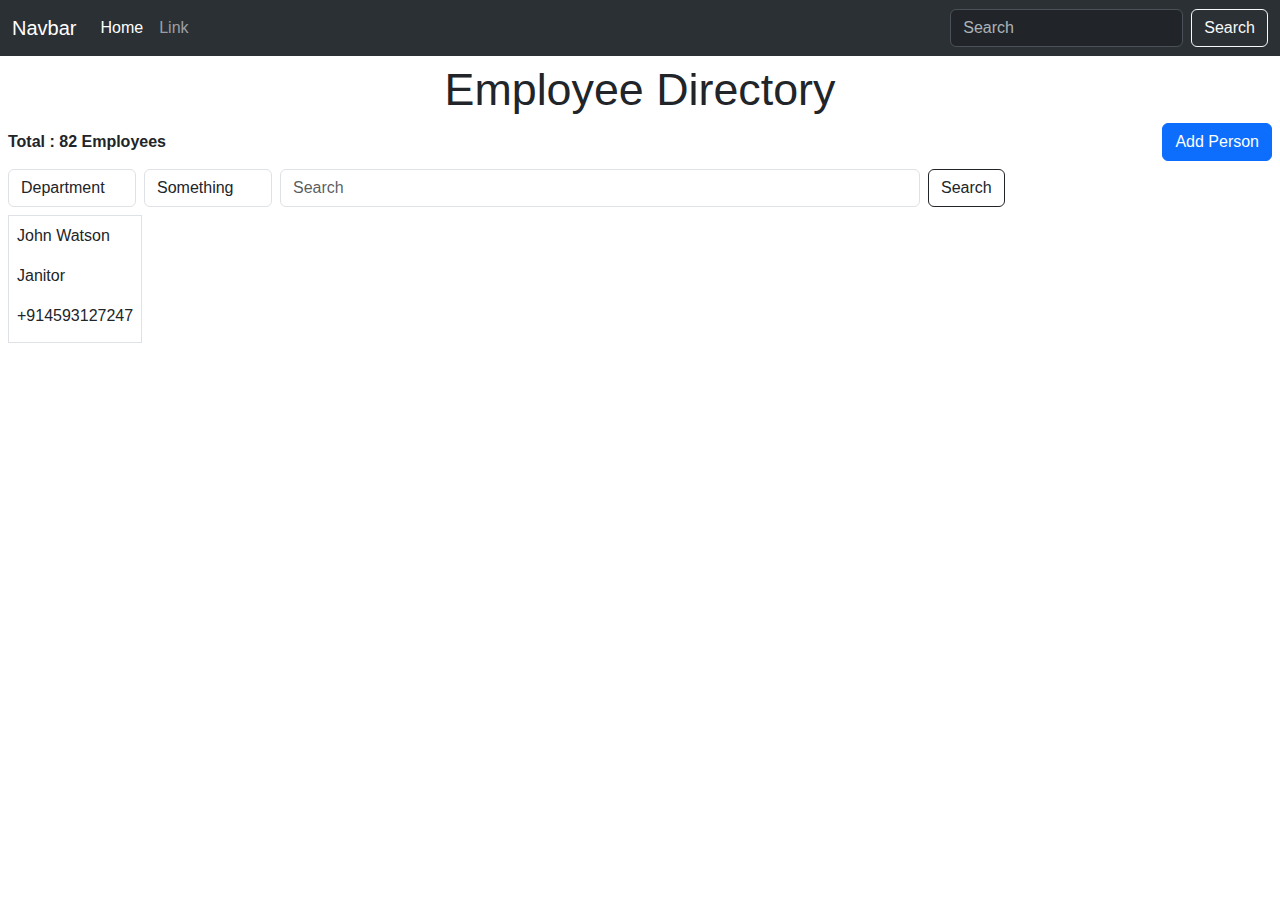
==== index.html @ 21824d2c "Intital Commit" ====
<!DOCTYPE html>
<html lang="en">
<head>
    <meta charset="UTF-8">
    <meta name="viewport" content="width=device-width, initial-scale=1.0">
    <title>Employee Directory</title>

    <link href="https://cdn.jsdelivr.net/npm/bootstrap@5.3.3/dist/css/bootstrap.min.css" rel="stylesheet" integrity="sha384-QWTKZyjpPEjISv5WaRU9OFeRpok6YctnYmDr5pNlyT2bRjXh0JMhjY6hW+ALEwIH" crossorigin="anonymous">
    <link rel="stylesheet" href="/styles/navbar.css">
    <link rel="stylesheet" href="/styles/general.css">
    <link rel="stylesheet" href="/styles/directory.css">
    <title>Document</title>
</head>
<body>
    <div class = "page">
        <nav class="navbar navbar-expand-lg bg-body-tertiary" data-bs-theme="dark">
            <div class="container-fluid">
              <a class="navbar-brand" href="#">Navbar</a>
              <button class="navbar-toggler" type="button" data-bs-toggle="collapse" data-bs-target="#navbarSupportedContent" aria-controls="navbarSupportedContent" aria-expanded="false" aria-label="Toggle navigation">
                <span class="navbar-toggler-icon"></span>
              </button>
              <div class="collapse navbar-collapse" id="navbarSupportedContent">
                <ul class="navbar-nav me-auto mb-2 mb-lg-0">
                  <li class="nav-item">
                    <a class="nav-link active" aria-current="page" href="#">Home</a>
                  </li>
                  <li class="nav-item">
                    <a class="nav-link" href="#">Link</a>
                  </li>
                </ul>
                <form class="d-flex" role="search">
                  <input class="form-control me-2" type="search" placeholder="Search" aria-label="Search">
                  <button class="btn btn-outline-light" type="submit">Search</button>
                </form>
              </div>
            </div>
          </nav>

        <div class = "directory">
            <div class="title-container">
                <p class = "title m-0">Employee Directory</p>
            </div>
            <div class = "data px-2">
                <div class = "add">
                  <p class = "m-0 fw-bold">Total : 82 Employees</p>
                  <button class = "btn btn-primary add-person">Add Person</button>
                </div>
                <div class = "mt-2">
                    <form class="d-flex" role="search">
                        <select class="form-control me-2 filter" aria-label="Default select example">
                            <option selected>Department</option>
                            <option value="1">One</option>
                            <option value="2">Two</option>
                            <option value="3">Three</option>
                          </select>
                          <select class="form-control me-2 filter" aria-label="Default select example">
                            <option selected>Something</option>
                            <option value="1">One</option>
                            <option value="2">Two</option>
                            <option value="3">Three</option>
                          </select>
                        <input class="form-control me-2 search-bar" type="search" placeholder="Search" aria-label="Search">
                        <button class="btn btn-outline-dark" type="submit">Search</button>
                    </form>
                </div>
                
                <div class="details-grid mt-2">
                  <div class="employee-container border p-2">
                    <img src="https://picsum.photos/100/100" alt="">
                    <div>
                      <p>John Watson</p>
                      <p>Janitor</p>
                      <p>+914593127247</p>
                    </div>
                  </div>
                </div>
            </div>
            
        </div>

    </div>

    <script src="https://cdn.jsdelivr.net/npm/bootstrap@5.3.3/dist/js/bootstrap.bundle.min.js" integrity="sha384-YvpcrYf0tY3lHB60NNkmXc5s9fDVZLESaAA55NDzOxhy9GkcIdslK1eN7N6jIeHz" crossorigin="anonymous"></script>
</body>
</html>
---- styles/navbar.css ----
.nav-bar{
    background-color: cadetblue;
    height: 4rem;
    width: 100%;
    position: fixed;
    top: 0;
}
---- styles/general.css ----
body{
    margin: 0;
    font-family: sans-serif;
}
---- styles/directory.css ----
.directory{
    bkackground-color: gray;
}

.data{
    max-width: 1500px;
}

.title-container{
    display: flex;
    justify-content: center;
}

.add{
    display: flex;
    flex-direction: row;
    justify-content: space-between;
    align-items: center;
}

.add-person{
    max-height: 2.4rem;
}

.title{
    baclkground-color: aqua;
    font-size: 2.8em;
}

.search-bar{
    width: 100%;
    max-width: 40rem;
}

.filter{
    max-width: 8rem;
}

.employee-container{
    display: inline-flex;
    height: 8rem;
}
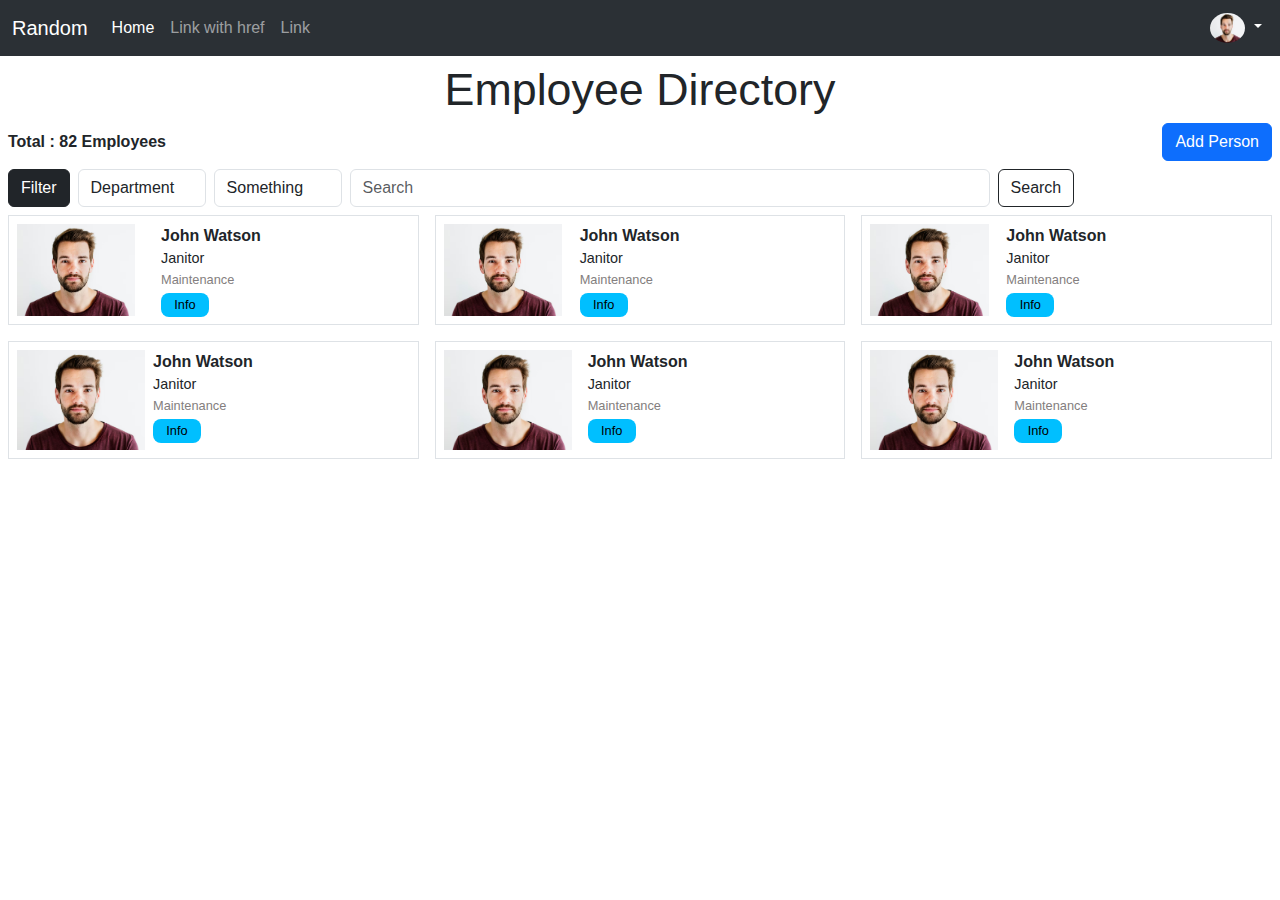
==== commit 45eacb6d: "Added a sidebar for filters" ====
--- a/index.html
+++ b/index.html
@@ -15,7 +15,12 @@
     <div class = "page">
         <nav class="navbar navbar-expand-lg bg-body-tertiary" data-bs-theme="dark">
             <div class="container-fluid">
-              <a class="navbar-brand" href="#">Navbar</a>
+              <!-- <a class="navbar-brand" data-bs-toggle="offcanvas" href="#offcanvasExample" role="button" aria-controls="offcanvasExample">
+                <img src="/images/icons/hamburger-icon.png" width="30" height="30">
+              </a> -->
+              <a class="navbar-brand" href="#">
+                Random
+              </a>
               <button class="navbar-toggler" type="button" data-bs-toggle="collapse" data-bs-target="#navbarSupportedContent" aria-controls="navbarSupportedContent" aria-expanded="false" aria-label="Toggle navigation">
                 <span class="navbar-toggler-icon"></span>
               </button>
@@ -24,19 +29,54 @@
                   <li class="nav-item">
                     <a class="nav-link active" aria-current="page" href="#">Home</a>
                   </li>
+                  <li class = "nav-item">
+                    <a class="nav-link" data-bs-toggle="offcanvas" href="#offcanvasExample" role="button" aria-controls="offcanvasExample">
+                      Link with href
+                    </a>
+                  </li>
                   <li class="nav-item">
                     <a class="nav-link" href="#">Link</a>
                   </li>
                 </ul>
-                <form class="d-flex" role="search">
-                  <input class="form-control me-2" type="search" placeholder="Search" aria-label="Search">
-                  <button class="btn btn-outline-light" type="submit">Search</button>
-                </form>
+                <div class="dropdown">
+                  <button class="profile-btn dropdown-toggle" type="button" data-bs-toggle="dropdown" aria-expanded="false">
+                    <img class = "profile" src="/images/e2.avif" alt="">
+                  </button>
+                  <ul class="dropdown-menu dropdown-menu-dark dropdown-menu-lg-end dropdown-menu-md-start">
+                    <li><a class="dropdown-item active" href="#">Profile</a></li>
+                    <li><a class="dropdown-item" href="#">Schedule</a></li>
+                    <li><a class="dropdown-item" href="#">Support</a></li>
+                    </ul>
+                </div>
               </div>
             </div>
           </nav>
 
-        <div class = "directory">
+          <div class="offcanvas offcanvas-start text-bg-dark" data-bs-scroll="true" data-bs-backdrop="false" tabindex="-1" id="offcanvasScrolling" aria-labelledby="offcanvasScrollingLabel">  
+            <div class="offcanvas-header">  
+                <h3 class="offcanvas-title" id="offcanvasScrollingLabel">Filters For Directory</h3>  
+                <button type="button" class="btn-close btn-close-white" data-bs-dismiss="offcanvas" aria-label="Close"></button>  
+            </div>  
+            <div class="offcanvas-body p-0">  
+                <div class="item">  
+                    <a class="filters sub-btn" data-target = "subMenu1" href="#">Department</a>  
+                    <div class="sub-menu" id="subMenu1" style="display: none;">  
+                        <a href="#" class="sub-item">HR</a>
+                        <a href="#" class="sub-item">Product Management</a>
+                        <a href="#" class="sub-item">Maintenance</a>  
+                    </div>  
+                </div>
+                
+                <div class="item">  
+                  <a class="filters sub-btn" data-target = "subMenu2" href="#">Locality</a>  
+                  <div class="sub-menu" id="subMenu2" style="display: none;">  
+                      <a href="#" class="sub-item">sub2</a>  
+                  </div>  
+              </div>
+            </div>  
+          </div>
+
+        <div class = "directory mx-auto">
             <div class="title-container">
                 <p class = "title m-0">Employee Directory</p>
             </div>
@@ -47,6 +87,8 @@
                 </div>
                 <div class = "mt-2">
                     <form class="d-flex" role="search">
+                      <button class="btn btn-dark me-2" type="button" data-bs-toggle="offcanvas" data-bs-target="#offcanvasScrolling" 
+                      aria-controls="offcanvasScrolling">Filter</button>
                         <select class="form-control me-2 filter" aria-label="Default select example">
                             <option selected>Department</option>
                             <option value="1">One</option>
@@ -66,20 +108,83 @@
                 
                 <div class="details-grid mt-2">
                   <div class="employee-container border p-2">
-                    <img src="https://picsum.photos/100/100" alt="">
-                    <div>
-                      <p>John Watson</p>
-                      <p>Janitor</p>
-                      <p>+914593127247</p>
+                    <div class = "img-container">
+                      <img class = "img-fluid employee-image" src="/images/e2.avif" alt="">
+                    </div>
+                    <div class = "ms-3">
+                      <p class = "m-0 employee-name">John Watson</p>
+                      <p class = "m-0 employee-occupation">Janitor</p>
+                      <p class = "m-0 employee-department">Maintenance</p>
+                      <button class = "info-btn mt-1">Info</button>
                     </div>
                   </div>
+                  
+                  <div class = "employee-container border p-2">
+                    <div class = "img-container">
+                      <img class = "img-fluid employee-image" src="/images/e2.avif" alt="">
+                    </div>
+                    <div class = "ms-2">
+                      <p class = "m-0 employee-name">John Watson</p>
+                      <p class = "m-0 employee-occupation">Janitor</p>
+                      <p class = "m-0 employee-department">Maintenance</p>
+                      <button class = "info-btn mt-1">Info</button>
+                    </div>
+                  </div>
+
+                  <div class = "employee-container border p-2">
+                    <div class = "img-container">
+                      <img class = "img-fluid employee-image" src="/images/e2.avif" alt="">
+                    </div>
+                    <div class = "ms-2">
+                      <p class = "m-0 employee-name">John Watson</p>
+                      <p class = "m-0 employee-occupation">Janitor</p>
+                      <p class = "m-0 employee-department">Maintenance</p>
+                      <button class = "info-btn mt-1">Info</button>
+                    </div>
+                  </div>
+
+                  <div class = "employee-container border p-2">
+                    <div class = "img-container">
+                      <img class = "img-fluid employee-image" src="/images/e2.avif" alt="">
+                    </div>
+                    <div class = "ms-2">
+                      <p class = "m-0 employee-name">John Watson</p>
+                      <p class = "m-0 employee-occupation">Janitor</p>
+                      <p class = "m-0 employee-department">Maintenance</p>
+                      <button class = "info-btn mt-1">Info</button>
+                    </div>
+                  </div>
+
+                  <div class="employee-container border p-2">
+                    <div class = "img-container">
+                      <img class = "img-fluid employee-image" src="/images/e2.avif" alt="">
+                    </div>
+                    <div class = "ms-3">
+                      <p class = "m-0 employee-name">John Watson</p>
+                      <p class = "m-0 employee-occupation">Janitor</p>
+                      <p class = "m-0 employee-department">Maintenance</p>
+                      <button class = "info-btn mt-1">Info</button>
+                    </div>
+                  </div>
+
+                  <div class="employee-container border p-2">
+                    <div class = "img-container">
+                      <img class = "img-fluid employee-image" src="/images/e2.avif" alt="">
+                    </div>
+                    <div class = "ms-3">
+                      <p class = "m-0 employee-name">John Watson</p>
+                      <p class = "m-0 employee-occupation">Janitor</p>
+                      <p class = "m-0 employee-department">Maintenance</p>
+                      <button class = "info-btn mt-1">Info</button>
+                    </div>
+                  </div>
+                  
                 </div>
             </div>
-            
         </div>
-
     </div>
 
     <script src="https://cdn.jsdelivr.net/npm/bootstrap@5.3.3/dist/js/bootstrap.bundle.min.js" integrity="sha384-YvpcrYf0tY3lHB60NNkmXc5s9fDVZLESaAA55NDzOxhy9GkcIdslK1eN7N6jIeHz" crossorigin="anonymous"></script>
+    <script src="/scripts/styling.js"></script>
 </body>
 </html>--- a/styles/navbar.css
+++ b/styles/navbar.css
@@ -4,4 +4,16 @@
     width: 100%;
     position: fixed;
     top: 0;
-}+}
+
+.profile{
+    border-radius: 50%;
+    width: 35px;
+    height: 30px;
+    cursor: pointer;
+}
+
+.profile-btn{
+    background-color: transparent;
+    border: none;
+}
--- a/styles/directory.css
+++ b/styles/directory.css
@@ -1,9 +1,6 @@
 .directory{
     bkackground-color: gray;
-}
-
-.data{
-    max-width: 1500px;
+    max-width: 90rem;
 }
 
 .title-container{
@@ -23,7 +20,6 @@
 }
 
 .title{
-    baclkground-color: aqua;
     font-size: 2.8em;
 }
 
@@ -36,7 +32,123 @@
     max-width: 8rem;
 }
 
+.details-grid{
+    display: grid;
+    grid-template-columns: 1fr 1fr 1fr;
+    grid-template-rows: 110px;
+    row-gap: 1rem;
+    column-gap: 1rem;
+}
+
 .employee-container{
     display: inline-flex;
-    height: 8rem;
+    cursor: pointer;
+    transition: all 0.3s;
 }
+
+.employee-container:hover{
+    transform : translateY(-5px);
+}
+
+.img-container{
+    width: 8rem;
+}
+
+.employee-image{
+    max-width: 100%;
+    height:100%;
+    object-fit: contain;
+}
+
+.employee-name{
+    font-weight: bold;
+}
+
+.employee-occupation{
+    font-size: 0.9em;
+}
+
+.employee-department{
+    font-size: 0.8em;
+    color: rgb(131, 126, 126);
+}
+
+.info-btn{
+    background-color: deepskyblue;
+    border: none;
+    border-radius: 8px;
+    text-align: center;
+    font-size: 0.8em;
+    width: 3rem;
+    height: 1.5rem;
+    transition: all 0.3s;
+}
+
+.info-btn:hover{
+    background-color: rgb(53, 205, 255);
+}
+
+@media only screen and (max-width: 825px){
+    .details-grid{
+        display: grid;
+        grid-template-columns: 1fr 1fr;
+        grid-template-rows: 110px;
+        row-gap: 1rem;
+        column-gap: 1rem;
+    }
+}
+
+@media only screen and (max-width: 565px){
+    .details-grid{
+        display: grid;
+        grid-template-columns: 1fr;
+        grid-template-rows: 110px;
+        row-gap: 1rem;
+        column-gap: 1rem;
+    }
+}
+
+@media only screen and (min-width: 1400px){
+    .details-grid{
+        display: grid;
+        grid-template-columns: 1fr 1fr 1fr 1fr;
+        grid-template-rows: 110px;
+        row-gap: 1rem;
+        column-gap: 1rem;
+    }
+}
+
+.item{
+    /* background-color: #24282c; */
+    background-color: transparent;
+    border-bottom: 1px solid black;
+    padding-inline: 5px;
+    padding-block: 10px;
+}
+
+.filters{
+    color: white;
+    text-decoration: none;
+    /* background-color: rgb(56, 54, 54); */
+    cursor: pointer;
+    display: block;
+    font-size: 1.2em;
+}
+
+.sub-menu {  
+    padding: 10px;  
+    /* background-color: #232629; */
+    border-radius: 4px;  
+    margin-top: 5px;
+}  
+
+.sub-item{
+    padding: 10px;  
+    /* background-color: #232629; */
+    border-radius: 4px;  
+    margin-top: 5px;
+    color:white;
+    text-decoration: none;
+    display: block;
+    border-bottom: 1px solid black;
+}
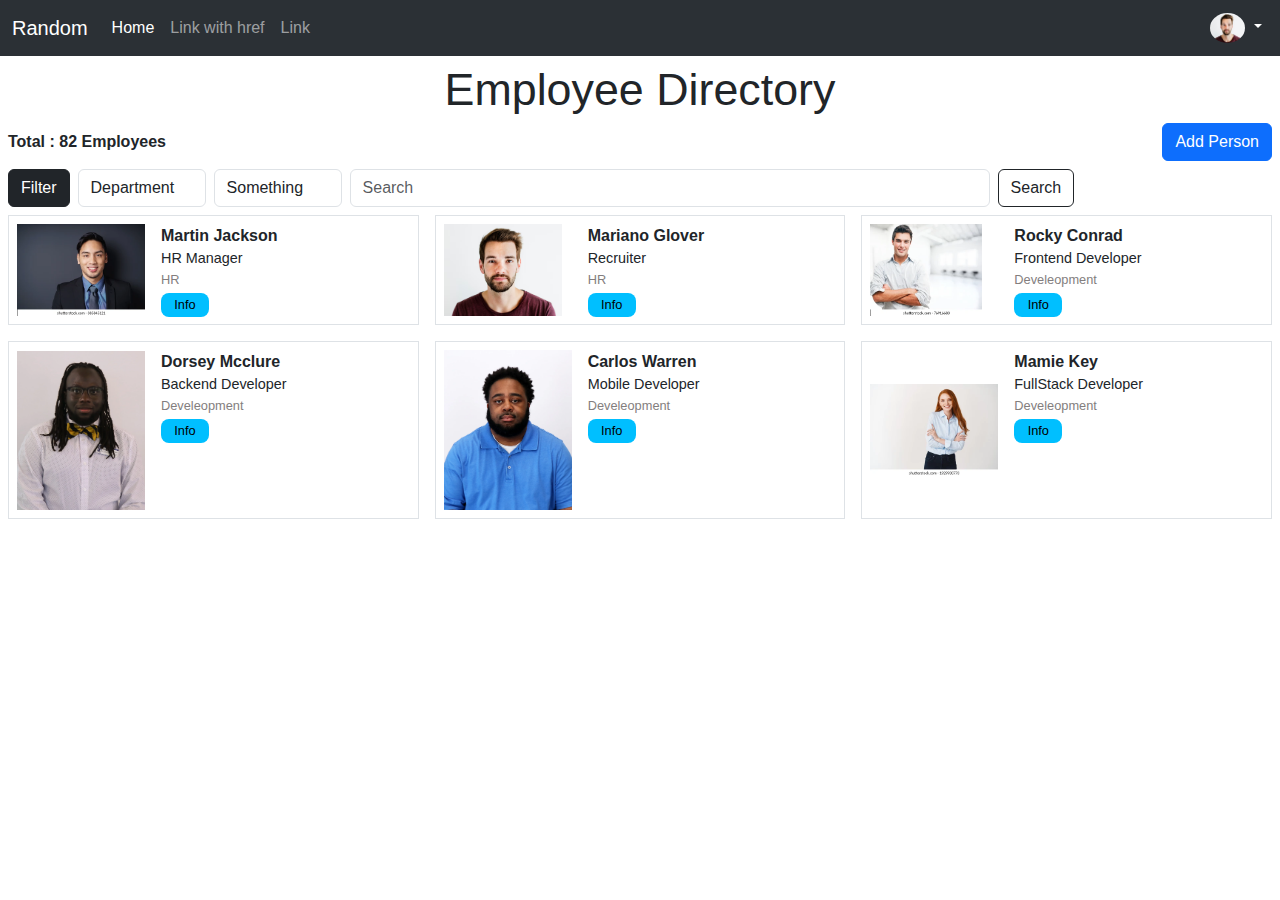
==== commit ee7c89ef: "Added Basic Js" ====
--- a/index.html
+++ b/index.html
@@ -54,16 +54,35 @@
 
           <div class="offcanvas offcanvas-start text-bg-dark" data-bs-scroll="true" data-bs-backdrop="false" tabindex="-1" id="offcanvasScrolling" aria-labelledby="offcanvasScrollingLabel">  
             <div class="offcanvas-header">  
-                <h3 class="offcanvas-title" id="offcanvasScrollingLabel">Filters For Directory</h3>  
+                <h3 class="offcanvas-title mx-auto" id="offcanvasScrollingLabel">Filters For Directory</h3>  
                 <button type="button" class="btn-close btn-close-white" data-bs-dismiss="offcanvas" aria-label="Close"></button>  
-            </div>  
+            </div>
             <div class="offcanvas-body p-0">  
                 <div class="item">  
                     <a class="filters sub-btn" data-target = "subMenu1" href="#">Department</a>  
                     <div class="sub-menu" id="subMenu1" style="display: none;">  
-                        <a href="#" class="sub-item">HR</a>
-                        <a href="#" class="sub-item">Product Management</a>
-                        <a href="#" class="sub-item">Maintenance</a>  
+                        <a href="#" class="sub-item sub-btn" data-target="subMenu1-1">HR</a>
+                        <div class = "sub-menu pt-0" id = "subMenu1-1" style="display: none;">
+                          <a href="#" class="sub-item">HR Manager</a>
+                          <a href="#" class="sub-item">Recruiter</a>
+                        </div>
+                        <a href="#" class="sub-item sub-btn" data-target="subMenu1-2">Development Department</a>
+                        <div class = "sub-menu pt-0" id = "subMenu1-2" style="display: none;">
+                          <a href="#" class="sub-item">Fontend Developer</a>
+                          <a href="#" class="sub-item">Backend Developer</a>
+                          <a href="#" class="sub-item">FullStack Developer</a>
+                          <a href="#" class="sub-item">Mobile Developer</a>
+                        </div>
+                        <a href="#" class="sub-item sub-btn" data-target="subMenu1-3">Product Management</a>
+                        <div class = "sub-menu pt-0" id = "subMenu1-3" style="display: none;">
+                          <a href="#" class="sub-item">Product Manager</a>
+                          <a href="#" class="sub-item">Product Owner</a>
+                        </div>
+                        <a href="#" class="sub-item sub-btn" data-target="subMenu1-4">IT Department</a>
+                        <div class = "sub-menu pt-0" id = "subMenu1-4" style="display: none;">
+                          <a href="#" class="sub-item">System Administrator</a>
+                          <a href="#" class="sub-item">Network Engineer</a>
+                        </div>
                     </div>  
                 </div>
                 
@@ -106,7 +125,7 @@
                     </form>
                 </div>
                 
-                <div class="details-grid mt-2">
+                <div class="details-grid mt-2 js-details-grid">
                   <div class="employee-container border p-2">
                     <div class = "img-container">
                       <img class = "img-fluid employee-image" src="/images/e2.avif" alt="">
@@ -177,8 +196,7 @@
                       <p class = "m-0 employee-department">Maintenance</p>
                       <button class = "info-btn mt-1">Info</button>
                     </div>
-                  </div>
-                  
+                  </div>                  
                 </div>
             </div>
         </div>
@@ -186,5 +204,6 @@
 
     <script src="https://cdn.jsdelivr.net/npm/bootstrap@5.3.3/dist/js/bootstrap.bundle.min.js" integrity="sha384-YvpcrYf0tY3lHB60NNkmXc5s9fDVZLESaAA55NDzOxhy9GkcIdslK1eN7N6jIeHz" crossorigin="anonymous"></script>
     <script src="/scripts/styling.js"></script>
+    <script type="module" src="/scripts/directory.js"></script>
 </body>
 </html>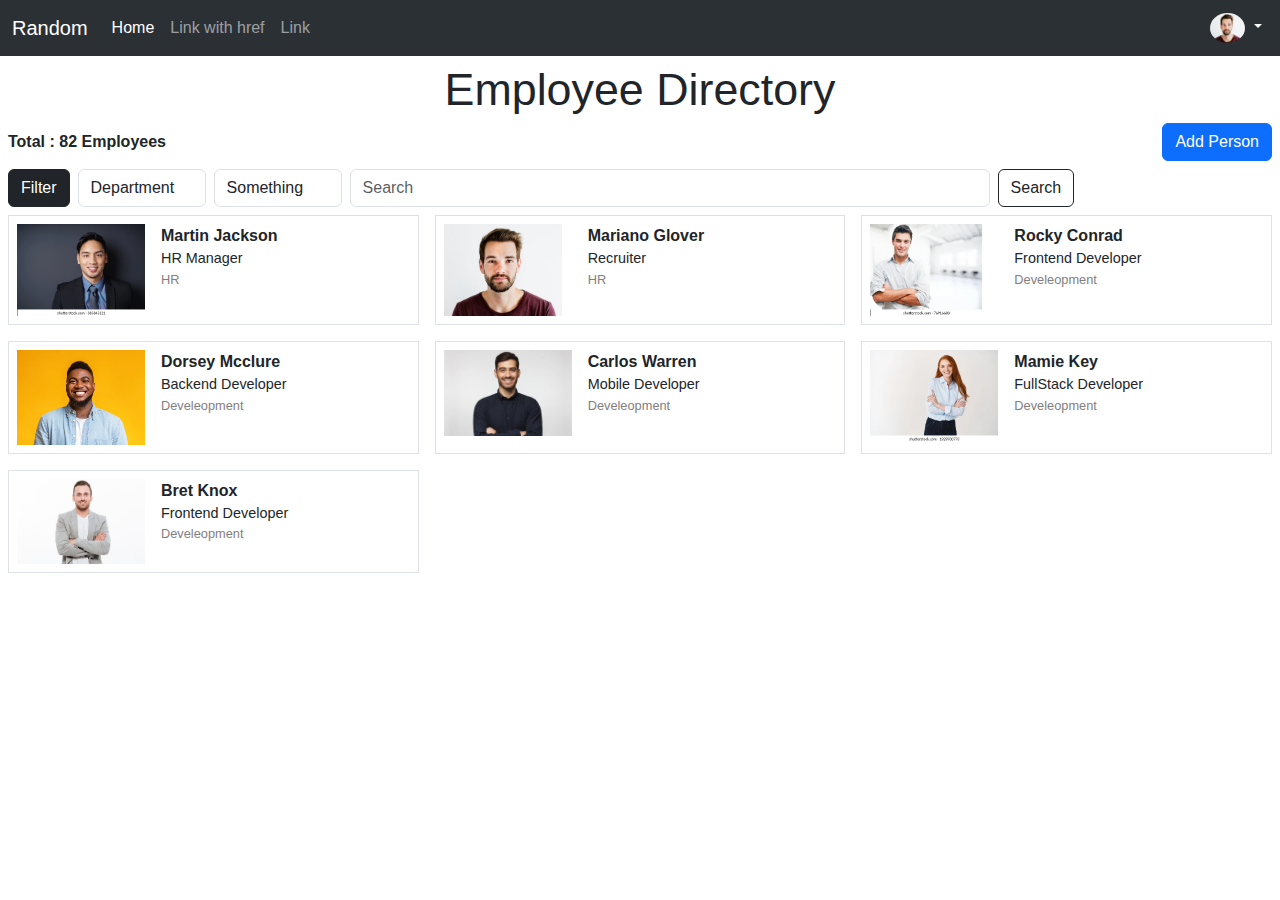
==== commit af69f454: "Added filters for department" ====
--- a/index.html
+++ b/index.html
@@ -61,27 +61,31 @@
                 <div class="item">  
                     <a class="filters sub-btn" data-target = "subMenu1" href="#">Department</a>  
                     <div class="sub-menu" id="subMenu1" style="display: none;">  
-                        <a href="#" class="sub-item sub-btn" data-target="subMenu1-1">HR</a>
+                        <a href="#" class="sub-item sub-btn js-sub-item" data-department = "HR" data-target="subMenu1-1">
+                          HR</a>
                         <div class = "sub-menu pt-0" id = "subMenu1-1" style="display: none;">
-                          <a href="#" class="sub-item">HR Manager</a>
-                          <a href="#" class="sub-item">Recruiter</a>
-                        </div>
-                        <a href="#" class="sub-item sub-btn" data-target="subMenu1-2">Development Department</a>
+                          <a href="#" class="sub-item js-role">HR Manager</a>
+                          <a href="#" class="sub-item js-role">Recruiter</a>
+                        </div>
+                        <a href="#" class="sub-item sub-btn js-sub-item" data-department = "Develeopment" data-target="subMenu1-2">
+                          Development Department</a>
                         <div class = "sub-menu pt-0" id = "subMenu1-2" style="display: none;">
-                          <a href="#" class="sub-item">Fontend Developer</a>
-                          <a href="#" class="sub-item">Backend Developer</a>
-                          <a href="#" class="sub-item">FullStack Developer</a>
-                          <a href="#" class="sub-item">Mobile Developer</a>
-                        </div>
-                        <a href="#" class="sub-item sub-btn" data-target="subMenu1-3">Product Management</a>
+                          <a href="#" class="sub-item js-role">Frontend Developer</a>
+                          <a href="#" class="sub-item js-role">Backend Developer</a>
+                          <a href="#" class="sub-item js-role">FullStack Developer</a>
+                          <a href="#" class="sub-item js-role">Mobile Developer</a>
+                        </div>
+                        <a href="#" class="sub-item sub-btn js-sub-item" data-department = "Product Management" data-target="subMenu1-3">
+                          Product Management</a>
                         <div class = "sub-menu pt-0" id = "subMenu1-3" style="display: none;">
-                          <a href="#" class="sub-item">Product Manager</a>
-                          <a href="#" class="sub-item">Product Owner</a>
-                        </div>
-                        <a href="#" class="sub-item sub-btn" data-target="subMenu1-4">IT Department</a>
+                          <a href="#" class="sub-item js-role">Product Manager</a>
+                          <a href="#" class="sub-item js-role">Product Owner</a>
+                        </div>
+                        <a href="#" class="sub-item sub-btn js-sub-item" data-department = "IT" data-target="subMenu1-4">
+                          IT Department</a>
                         <div class = "sub-menu pt-0" id = "subMenu1-4" style="display: none;">
-                          <a href="#" class="sub-item">System Administrator</a>
-                          <a href="#" class="sub-item">Network Engineer</a>
+                          <a href="#" class="sub-item js-role">System Administrator</a>
+                          <a href="#" class="sub-item js-role">Network Engineer</a>
                         </div>
                     </div>  
                 </div>
@@ -205,5 +209,6 @@
     <script src="https://cdn.jsdelivr.net/npm/bootstrap@5.3.3/dist/js/bootstrap.bundle.min.js" integrity="sha384-YvpcrYf0tY3lHB60NNkmXc5s9fDVZLESaAA55NDzOxhy9GkcIdslK1eN7N6jIeHz" crossorigin="anonymous"></script>
     <script src="/scripts/styling.js"></script>
     <script type="module" src="/scripts/directory.js"></script>
+    <script type="module" src="/scripts/sorts.js"></script>
 </body>
 </html>--- a/styles/directory.css
+++ b/styles/directory.css
@@ -52,11 +52,12 @@
 
 .img-container{
     width: 8rem;
+    max-height: 6rem;
 }
 
 .employee-image{
     max-width: 100%;
-    height:100%;
+    max-height:100%;
     object-fit: contain;
 }
 
@@ -88,7 +89,7 @@
     background-color: rgb(53, 205, 255);
 }
 
-@media only screen and (max-width: 825px){
+@media only screen and (max-width: 830px){
     .details-grid{
         display: grid;
         grid-template-columns: 1fr 1fr;
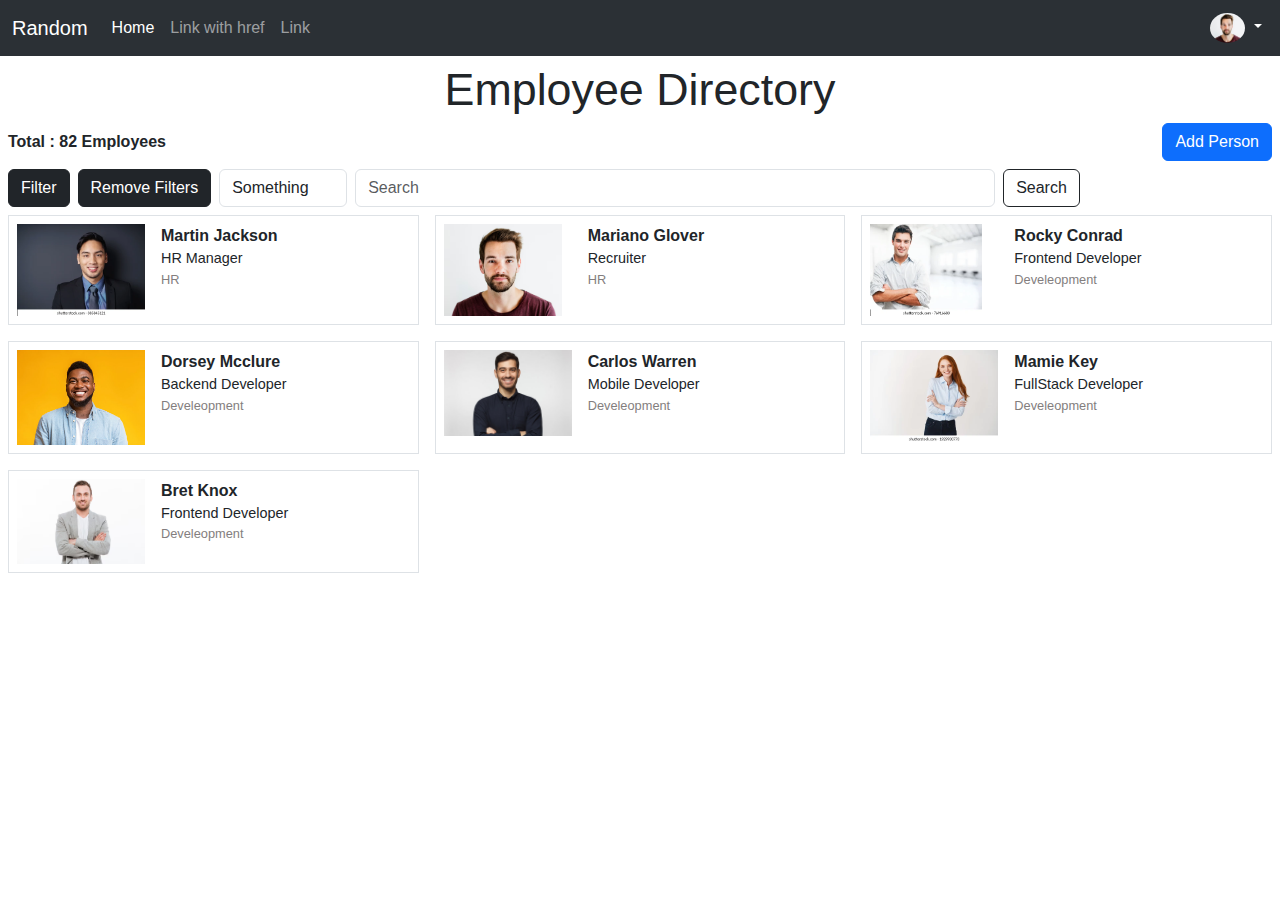
==== commit 3050a736: "Changed some styling of sidebar and added remove filter option" ====
--- a/index.html
+++ b/index.html
@@ -52,50 +52,13 @@
             </div>
           </nav>
 
-          <div class="offcanvas offcanvas-start text-bg-dark" data-bs-scroll="true" data-bs-backdrop="false" tabindex="-1" id="offcanvasScrolling" aria-labelledby="offcanvasScrollingLabel">  
-            <div class="offcanvas-header">  
-                <h3 class="offcanvas-title mx-auto" id="offcanvasScrollingLabel">Filters For Directory</h3>  
+          <div class="offcanvas offcanvas-start text-bg-dark custom-offcanvas" data-bs-scroll="true" data-bs-backdrop="false" tabindex="-1" id="offcanvasScrolling" aria-labelledby="offcanvasScrollingLabel">  
+            <div class="offcanvas-header">
+                <img src="/images/icons/filter.png" class = "filter-img" alt="">  
+                <h3 class="offcanvas-title mx-auto ms-1" id="offcanvasScrollingLabel">Filters For Directory</h3>  
                 <button type="button" class="btn-close btn-close-white" data-bs-dismiss="offcanvas" aria-label="Close"></button>  
             </div>
-            <div class="offcanvas-body p-0">  
-                <div class="item">  
-                    <a class="filters sub-btn" data-target = "subMenu1" href="#">Department</a>  
-                    <div class="sub-menu" id="subMenu1" style="display: none;">  
-                        <a href="#" class="sub-item sub-btn js-sub-item" data-department = "HR" data-target="subMenu1-1">
-                          HR</a>
-                        <div class = "sub-menu pt-0" id = "subMenu1-1" style="display: none;">
-                          <a href="#" class="sub-item js-role">HR Manager</a>
-                          <a href="#" class="sub-item js-role">Recruiter</a>
-                        </div>
-                        <a href="#" class="sub-item sub-btn js-sub-item" data-department = "Develeopment" data-target="subMenu1-2">
-                          Development Department</a>
-                        <div class = "sub-menu pt-0" id = "subMenu1-2" style="display: none;">
-                          <a href="#" class="sub-item js-role">Frontend Developer</a>
-                          <a href="#" class="sub-item js-role">Backend Developer</a>
-                          <a href="#" class="sub-item js-role">FullStack Developer</a>
-                          <a href="#" class="sub-item js-role">Mobile Developer</a>
-                        </div>
-                        <a href="#" class="sub-item sub-btn js-sub-item" data-department = "Product Management" data-target="subMenu1-3">
-                          Product Management</a>
-                        <div class = "sub-menu pt-0" id = "subMenu1-3" style="display: none;">
-                          <a href="#" class="sub-item js-role">Product Manager</a>
-                          <a href="#" class="sub-item js-role">Product Owner</a>
-                        </div>
-                        <a href="#" class="sub-item sub-btn js-sub-item" data-department = "IT" data-target="subMenu1-4">
-                          IT Department</a>
-                        <div class = "sub-menu pt-0" id = "subMenu1-4" style="display: none;">
-                          <a href="#" class="sub-item js-role">System Administrator</a>
-                          <a href="#" class="sub-item js-role">Network Engineer</a>
-                        </div>
-                    </div>  
-                </div>
-                
-                <div class="item">  
-                  <a class="filters sub-btn" data-target = "subMenu2" href="#">Locality</a>  
-                  <div class="sub-menu" id="subMenu2" style="display: none;">  
-                      <a href="#" class="sub-item">sub2</a>  
-                  </div>  
-              </div>
+            <div class="offcanvas-body p-3">
             </div>  
           </div>
 
@@ -112,12 +75,7 @@
                     <form class="d-flex" role="search">
                       <button class="btn btn-dark me-2" type="button" data-bs-toggle="offcanvas" data-bs-target="#offcanvasScrolling" 
                       aria-controls="offcanvasScrolling">Filter</button>
-                        <select class="form-control me-2 filter" aria-label="Default select example">
-                            <option selected>Department</option>
-                            <option value="1">One</option>
-                            <option value="2">Two</option>
-                            <option value="3">Three</option>
-                          </select>
+                        <button class = "btn btn-dark me-2 js-remove-filter">Remove Filters</button>
                           <select class="form-control me-2 filter" aria-label="Default select example">
                             <option selected>Something</option>
                             <option value="1">One</option>
@@ -129,83 +87,13 @@
                     </form>
                 </div>
                 
-                <div class="details-grid mt-2 js-details-grid">
-                  <div class="employee-container border p-2">
-                    <div class = "img-container">
-                      <img class = "img-fluid employee-image" src="/images/e2.avif" alt="">
-                    </div>
-                    <div class = "ms-3">
-                      <p class = "m-0 employee-name">John Watson</p>
-                      <p class = "m-0 employee-occupation">Janitor</p>
-                      <p class = "m-0 employee-department">Maintenance</p>
-                      <button class = "info-btn mt-1">Info</button>
-                    </div>
-                  </div>
-                  
-                  <div class = "employee-container border p-2">
-                    <div class = "img-container">
-                      <img class = "img-fluid employee-image" src="/images/e2.avif" alt="">
-                    </div>
-                    <div class = "ms-2">
-                      <p class = "m-0 employee-name">John Watson</p>
-                      <p class = "m-0 employee-occupation">Janitor</p>
-                      <p class = "m-0 employee-department">Maintenance</p>
-                      <button class = "info-btn mt-1">Info</button>
-                    </div>
-                  </div>
-
-                  <div class = "employee-container border p-2">
-                    <div class = "img-container">
-                      <img class = "img-fluid employee-image" src="/images/e2.avif" alt="">
-                    </div>
-                    <div class = "ms-2">
-                      <p class = "m-0 employee-name">John Watson</p>
-                      <p class = "m-0 employee-occupation">Janitor</p>
-                      <p class = "m-0 employee-department">Maintenance</p>
-                      <button class = "info-btn mt-1">Info</button>
-                    </div>
-                  </div>
-
-                  <div class = "employee-container border p-2">
-                    <div class = "img-container">
-                      <img class = "img-fluid employee-image" src="/images/e2.avif" alt="">
-                    </div>
-                    <div class = "ms-2">
-                      <p class = "m-0 employee-name">John Watson</p>
-                      <p class = "m-0 employee-occupation">Janitor</p>
-                      <p class = "m-0 employee-department">Maintenance</p>
-                      <button class = "info-btn mt-1">Info</button>
-                    </div>
-                  </div>
-
-                  <div class="employee-container border p-2">
-                    <div class = "img-container">
-                      <img class = "img-fluid employee-image" src="/images/e2.avif" alt="">
-                    </div>
-                    <div class = "ms-3">
-                      <p class = "m-0 employee-name">John Watson</p>
-                      <p class = "m-0 employee-occupation">Janitor</p>
-                      <p class = "m-0 employee-department">Maintenance</p>
-                      <button class = "info-btn mt-1">Info</button>
-                    </div>
-                  </div>
-
-                  <div class="employee-container border p-2">
-                    <div class = "img-container">
-                      <img class = "img-fluid employee-image" src="/images/e2.avif" alt="">
-                    </div>
-                    <div class = "ms-3">
-                      <p class = "m-0 employee-name">John Watson</p>
-                      <p class = "m-0 employee-occupation">Janitor</p>
-                      <p class = "m-0 employee-department">Maintenance</p>
-                      <button class = "info-btn mt-1">Info</button>
-                    </div>
-                  </div>                  
+                <div class="details-grid mt-2 js-details-grid">                 
                 </div>
             </div>
         </div>
     </div>
 
+    <script type="module" src="/scripts/sidebar.js"></script>
     <script src="https://cdn.jsdelivr.net/npm/bootstrap@5.3.3/dist/js/bootstrap.bundle.min.js" integrity="sha384-YvpcrYf0tY3lHB60NNkmXc5s9fDVZLESaAA55NDzOxhy9GkcIdslK1eN7N6jIeHz" crossorigin="anonymous"></script>
     <script src="/scripts/styling.js"></script>
     <script type="module" src="/scripts/directory.js"></script>
--- a/styles/directory.css
+++ b/styles/directory.css
@@ -117,27 +117,59 @@
         row-gap: 1rem;
         column-gap: 1rem;
     }
+
+    .custom-offcanvas{
+        min-width: 370px;
+    }
+}
+
+.department-icon{
+    position: absolute;
+    display: inline-block;
+    height: 1.7rem;
+    margin-bottom: 4px;
+}
+
+.filter-department{
+    width: 100%;
+    padding-left: 30px;
+}
+
+.filter-img{
+    max-height: 3rem;
+}
+
+.offcanvas-header,
+.offcanvas-body{
+    background-color: black;
 }
 
 .item{
+    position: relative;
     /* background-color: #24282c; */
     background-color: transparent;
-    border-bottom: 1px solid black;
+    border-radius: 6px;
     padding-inline: 5px;
     padding-block: 10px;
+    cursor: pointer;
+    transition: all 0.3s;
+}
+
+.item-hover:hover{
+    box-shadow: 0px 0px 3px 3px rgb(255, 255, 255);
 }
 
 .filters{
     color: white;
     text-decoration: none;
-    /* background-color: rgb(56, 54, 54); */
     cursor: pointer;
-    display: block;
+    display: inline-block;
     font-size: 1.2em;
 }
 
 .sub-menu {  
-    padding: 10px;  
+    padding: 10px;
+    margin-left: 20px;  
     /* background-color: #232629; */
     border-radius: 4px;  
     margin-top: 5px;
@@ -152,4 +184,19 @@
     text-decoration: none;
     display: block;
     border-bottom: 1px solid black;
-}
+    transition: all 0.3s;
+}
+
+.sub-item:hover{
+    box-shadow: 0px 0px 3px 3px rgb(255, 255, 255);
+}
+
+.sub-item:active{
+    /* background-color: white;
+    color: black; */
+    box-shadow: 0px 0px 3px 3px rgb(53, 205, 255);
+}
+
+.custom-offcanvas{  
+    max-width: 300px;
+} 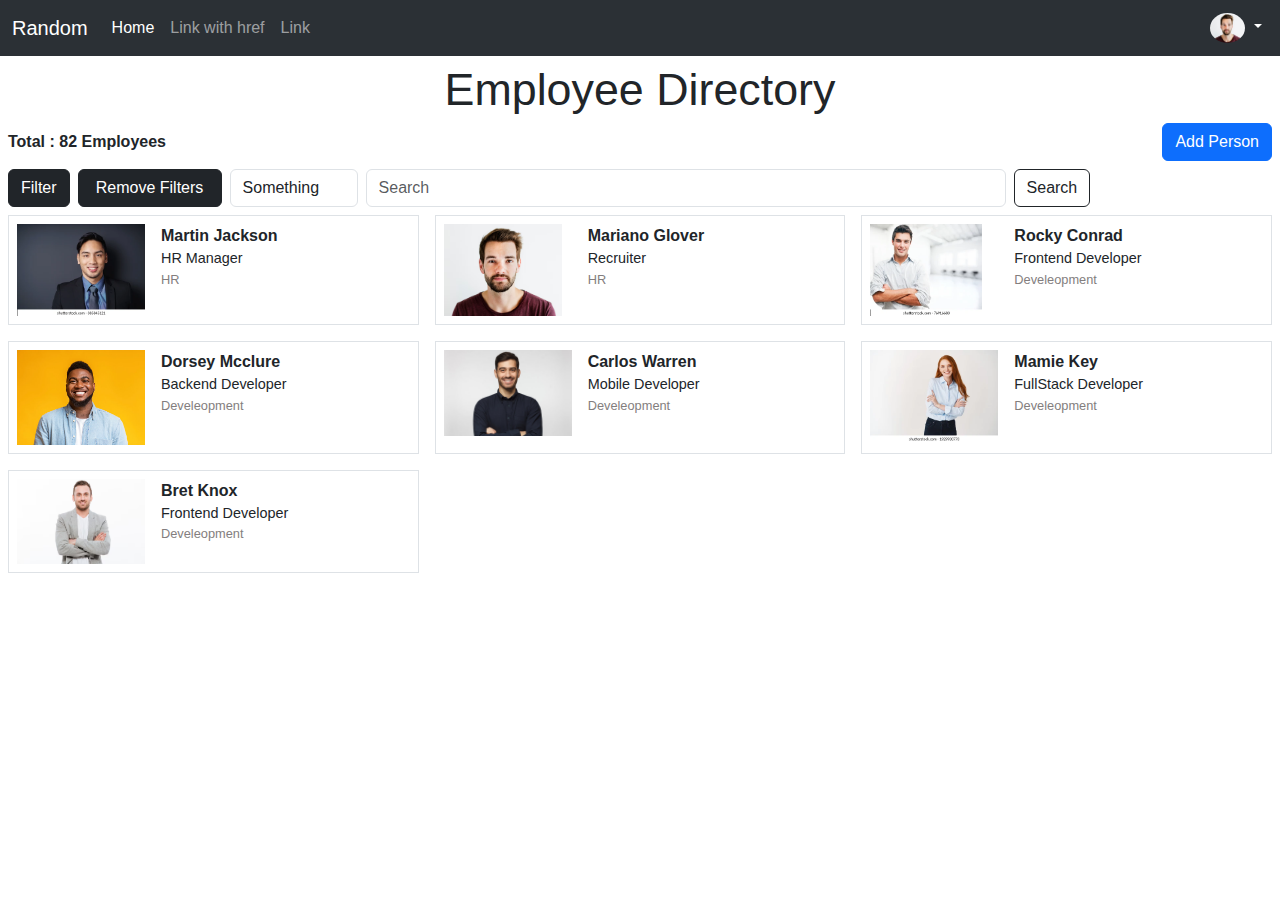
==== commit f014d7bd: "Added an actual detail card for employees" ====
--- a/index.html
+++ b/index.html
@@ -68,14 +68,14 @@
             </div>
             <div class = "data px-2">
                 <div class = "add">
-                  <p class = "m-0 fw-bold">Total : 82 Employees</p>
+                  <p href = "details.html" class = "m-0 fw-bold">Total : 82 Employees</p>
                   <button class = "btn btn-primary add-person">Add Person</button>
                 </div>
                 <div class = "mt-2">
                     <form class="d-flex" role="search">
                       <button class="btn btn-dark me-2" type="button" data-bs-toggle="offcanvas" data-bs-target="#offcanvasScrolling" 
                       aria-controls="offcanvasScrolling">Filter</button>
-                        <button class = "btn btn-dark me-2 js-remove-filter">Remove Filters</button>
+                        <button class = "btn btn-dark me-2 js-remove-filter rem">Remove Filters</button>
                           <select class="form-control me-2 filter" aria-label="Default select example">
                             <option selected>Something</option>
                             <option value="1">One</option>
--- a/styles/directory.css
+++ b/styles/directory.css
@@ -121,6 +121,10 @@
     .custom-offcanvas{
         min-width: 370px;
     }
+}
+
+.rem{
+    min-width: 9rem;
 }
 
 .department-icon{
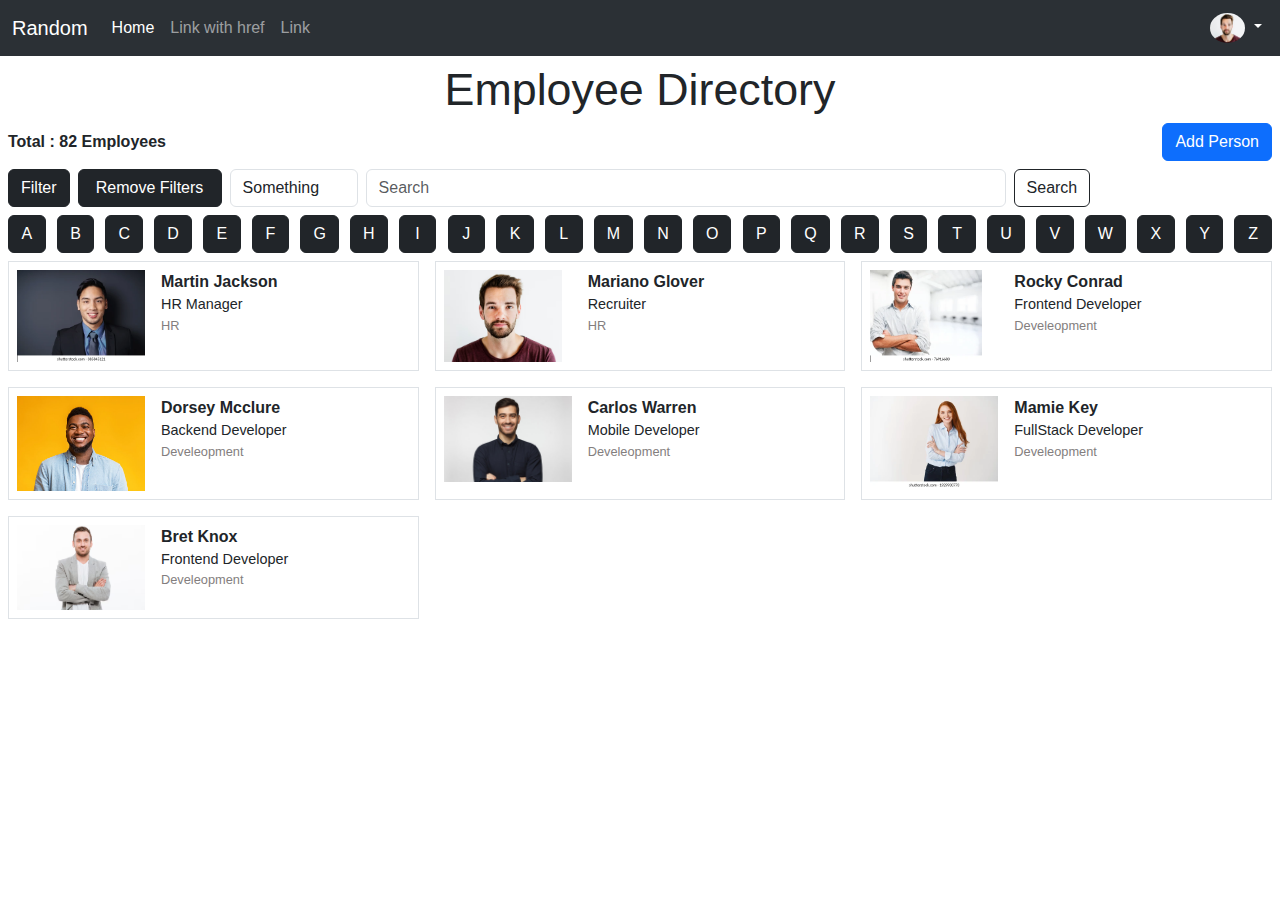
==== commit 37170f4e: "Added filter for name" ====
--- a/index.html
+++ b/index.html
@@ -87,6 +87,10 @@
                     </form>
                 </div>
                 
+                <div class="alpha-filter mt-2">
+                  
+                </div>
+
                 <div class="details-grid mt-2 js-details-grid">                 
                 </div>
             </div>
--- a/styles/directory.css
+++ b/styles/directory.css
@@ -97,6 +97,15 @@
         row-gap: 1rem;
         column-gap: 1rem;
     }
+
+    .alpha-filter{
+        max-width: 100%;
+        display: grid;
+        grid-template-columns: repeat(13,1fr);
+        grid-template-rows: 1fr 1fr;
+        grid-row-gap: 0.3rem;
+        grid-column-gap: 0.3rem;
+    }
 }
 
 @media only screen and (max-width: 565px){
@@ -106,6 +115,14 @@
         grid-template-rows: 110px;
         row-gap: 1rem;
         column-gap: 1rem;
+    }
+
+    .alpha-filter{
+        max-width: 100%;
+        display: grid;
+        grid-template-columns: repeat(6,1fr);
+        grid-row-gap: 0.3rem;
+        grid-column-gap: 0.3rem;
     }
 }
 
@@ -203,4 +220,11 @@
 
 .custom-offcanvas{  
     max-width: 300px;
-} +} 
+
+.alpha-filter{
+    max-width: 100%;
+    display: grid;
+    grid-template-columns: repeat(26,1fr);
+    grid-column-gap: 0.7rem;
+}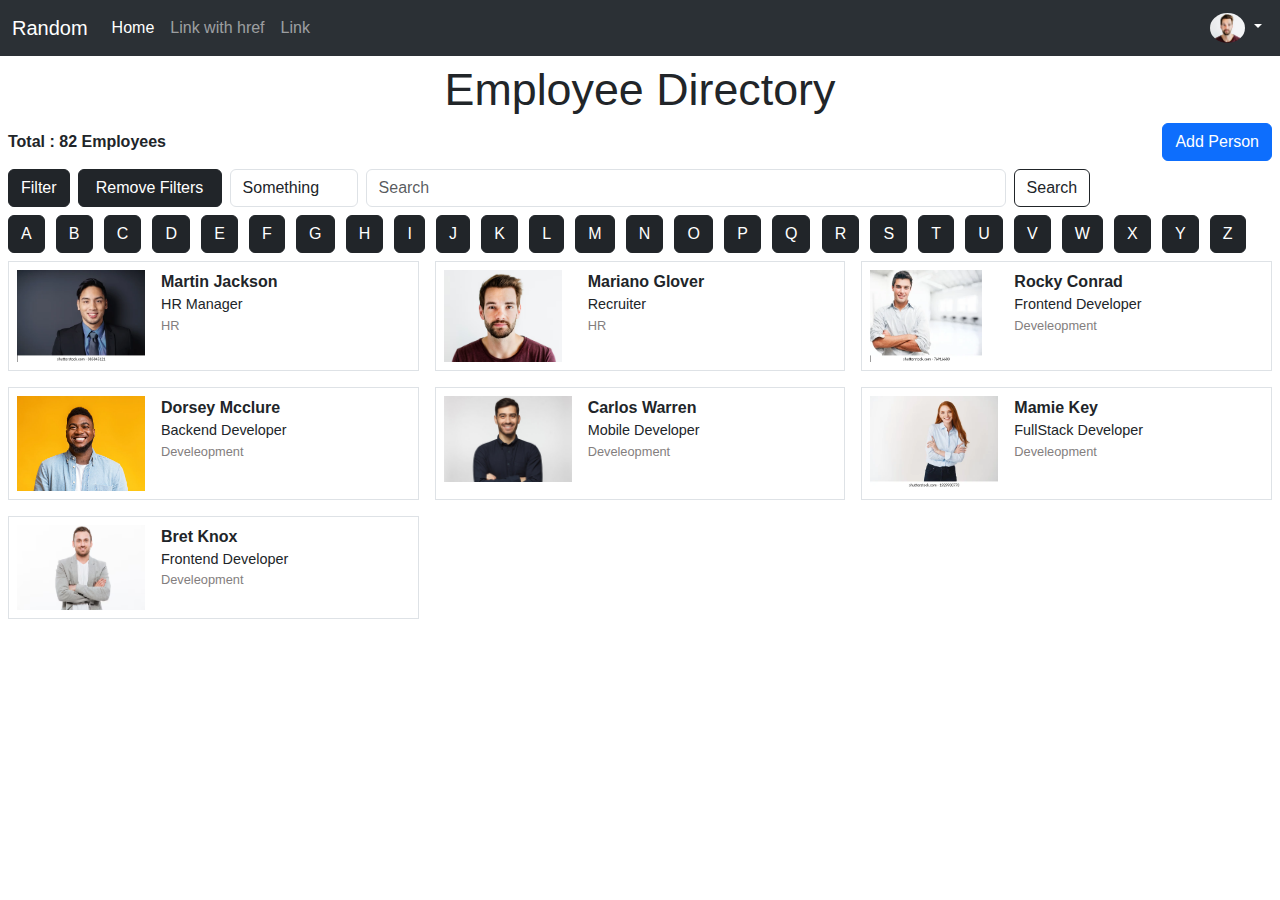
==== commit 1687b288: "Added filters for name" ====
--- a/index.html
+++ b/index.html
@@ -9,9 +9,12 @@
     <link rel="stylesheet" href="/styles/navbar.css">
     <link rel="stylesheet" href="/styles/general.css">
     <link rel="stylesheet" href="/styles/directory.css">
+    <link rel="stylesheet" href="/styles/details.css">
     <title>Document</title>
 </head>
 <body>
+    <div class="overlay" style="display: none;"></div>
+
     <div class = "page">
         <nav class="navbar navbar-expand-lg bg-body-tertiary" data-bs-theme="dark">
             <div class="container-fluid">
@@ -87,8 +90,8 @@
                     </form>
                 </div>
                 
-                <div class="alpha-filter mt-2">
-                  
+                <div class="alpha-filter mt-2 d-flex flex-wrap">
+
                 </div>
 
                 <div class="details-grid mt-2 js-details-grid">                 
@@ -97,10 +100,16 @@
         </div>
     </div>
 
+    <div class="page2">
+      <div class="detail mx-auto my-2 js-details">
+      </div>
+  </div>
+
     <script type="module" src="/scripts/sidebar.js"></script>
     <script src="https://cdn.jsdelivr.net/npm/bootstrap@5.3.3/dist/js/bootstrap.bundle.min.js" integrity="sha384-YvpcrYf0tY3lHB60NNkmXc5s9fDVZLESaAA55NDzOxhy9GkcIdslK1eN7N6jIeHz" crossorigin="anonymous"></script>
     <script src="/scripts/styling.js"></script>
     <script type="module" src="/scripts/directory.js"></script>
     <script type="module" src="/scripts/sorts.js"></script>
+    <script type="module" src="/scripts/details.js"></script>
 </body>
 </html>--- a/styles/directory.css
+++ b/styles/directory.css
@@ -1,3 +1,7 @@
+body{
+    position: relative;
+}
+
 .directory{
     bkackground-color: gray;
     max-width: 90rem;
@@ -98,14 +102,14 @@
         column-gap: 1rem;
     }
 
-    .alpha-filter{
+    /* .alpha-filter{
         max-width: 100%;
         display: grid;
         grid-template-columns: repeat(13,1fr);
         grid-template-rows: 1fr 1fr;
         grid-row-gap: 0.3rem;
         grid-column-gap: 0.3rem;
-    }
+    } */
 }
 
 @media only screen and (max-width: 565px){
--- a/styles/details.css
+++ b/styles/details.css
@@ -0,0 +1,85 @@
+.overlay {
+    display: none;
+    position: fixed;
+    top: 0;
+    left: 0;
+    width: 100%;
+    height: 100%;
+    background: rgba(0, 0, 0, 0.5);
+    z-index: 900;
+}
+
+.page2 {
+    display: none;
+    position: fixed;
+    top: 50%;
+    left: 50%;
+    transform: translate(-50%, -50%);
+    z-index: 1000;
+    border-radius: 10px;
+    box-shadow: 0 0 20px rgba(0, 0, 0, 0.5);
+}
+
+.blur-background {
+    filter: blur(5px);
+    transition: filter 0.3s ease;
+}
+
+.close{
+    display: flex;
+    justify-content: center;
+}
+
+.detail{
+    background-color: white;
+    max-width: 45rem;
+    height: 98vh;
+    box-shadow: 0px 0px 20px 0px white;
+    border-radius: 5%;
+    overflow: auto;
+}
+
+.employee-img{
+    display: block;
+    display: flex;
+    flex-direction: column;
+    align-items: center;
+    
+}
+
+.image{
+    border-radius: 50%;
+    width: 15rem;
+    height: 13rem;
+}
+
+.detail-container{
+    display: flex;
+    flex-direction: column;
+    
+}
+
+.detail-con{
+    /* background-color: aqua; */
+    width: 25rem;
+
+}
+
+.ques{
+    font-weight: bold;
+    display: inline-block;
+    /* background-color: brown; */
+    min-width: 10rem;
+    margin-bottom: 10px;
+}
+
+.colon{
+    display: inline-block;
+    margin-bottom: 10px;
+}
+
+.ans{
+    display: inline-block;
+    font-weight: lighter;
+    margin-bottom: 10px;
+}